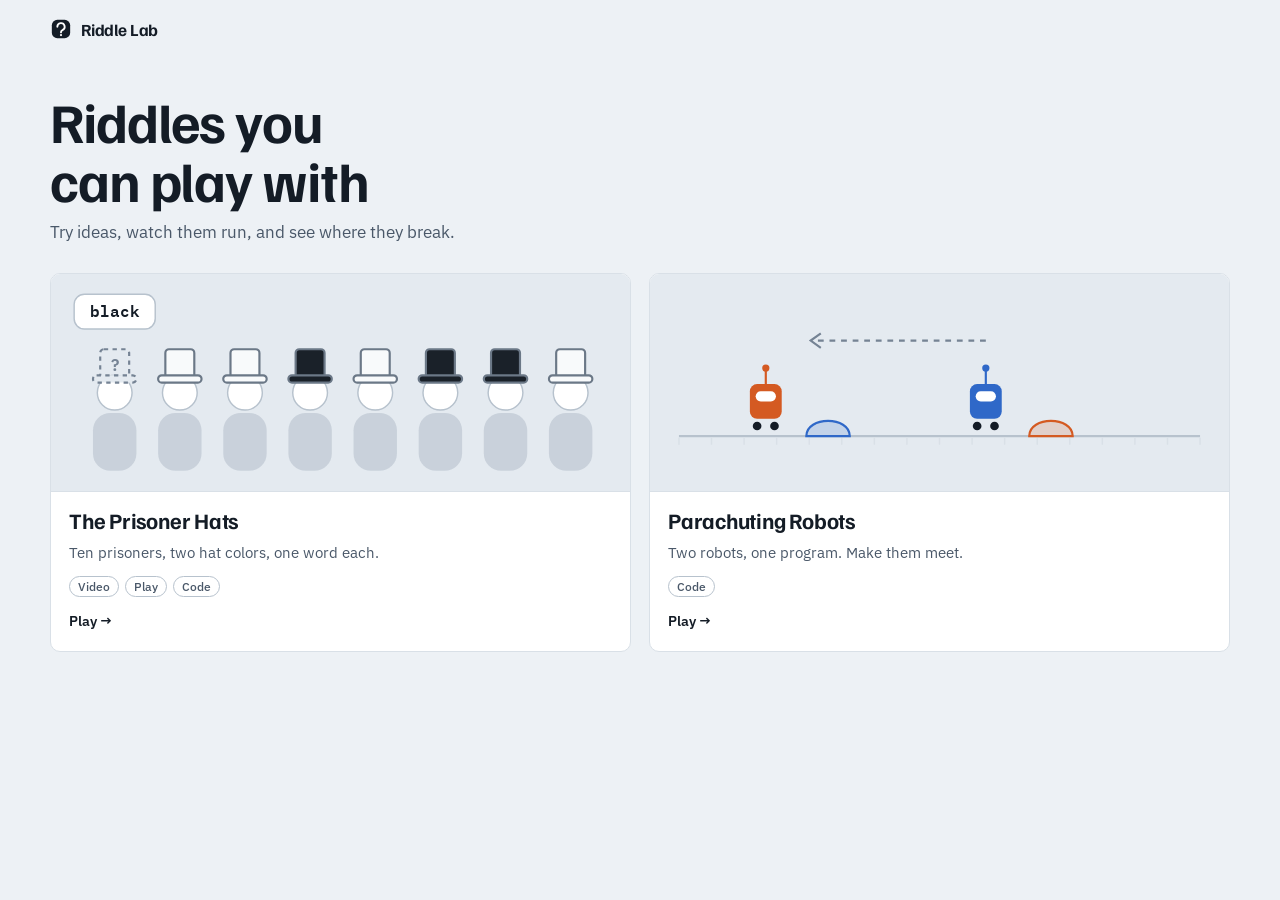
==== index.html @ 713cdd22 "Riddle Lab: playable sandboxes for classic riddles Two puzzles (prisoner hats, parachuting robots) o" ====
<!doctype html>
<html lang="en">
<head>
<meta charset="utf-8">
<meta name="viewport" content="width=device-width, initial-scale=1, viewport-fit=cover">
<title>Riddle Lab</title>
<meta name="description" content="Classic riddles and brain teasers, each with a sandbox for trying strategies until you crack it.">
<link rel="preconnect" href="https://fonts.googleapis.com">
<link rel="preconnect" href="https://fonts.gstatic.com" crossorigin>
<link rel="stylesheet" href="https://fonts.googleapis.com/css2?family=Familjen+Grotesk:wght@500;700&family=IBM+Plex+Sans:wght@400;500;600&family=IBM+Plex+Mono:wght@400;500;600&display=swap">
<link rel="stylesheet" href="shared/shell.css">
<style>
:root { --robot-a: #D45A22; --robot-b: #2F68C8; --hat-black: #1A2129; --hat-white: #F8FAFB; --hat-stroke: #6B7887; --preview: #E4EAF0; }
@media (prefers-color-scheme: dark) {
  :root:not([data-theme="light"]) { --robot-a: #DB6E38; --robot-b: #5B92E5; --hat-black: #06090C; --hat-white: #EEF2F5; --hat-stroke: #8C99A8; --preview: #121A23; }
}
:root[data-theme="dark"] { --robot-a: #DB6E38; --robot-b: #5B92E5; --hat-black: #06090C; --hat-white: #EEF2F5; --hat-stroke: #8C99A8; --preview: #121A23; }

.hero { display: grid; gap: 10px; padding-block: 28px 10px; }
.hero h1 { font-size: clamp(34px, 5.5vw, 56px); max-width: 16ch; }
.hero p { margin: 0; color: var(--ink-2); max-width: 58ch; font-size: 16.5px; }

.grid { display: grid; grid-template-columns: repeat(2, minmax(0, 1fr)); gap: 18px; }
@media (max-width: 760px) { .grid { grid-template-columns: minmax(0, 1fr); } }
.card {
  display: grid; grid-template-rows: auto 1fr; text-decoration: none; color: inherit; background: var(--surface);
  border: 1px solid var(--rule); border-radius: var(--radius); overflow: hidden; transition: border-color .15s, transform .15s;
}
.card:hover { border-color: var(--rule-strong); transform: translateY(-2px); }
.card:focus-visible { outline-offset: 3px; }
.preview { background: var(--preview); border-bottom: 1px solid var(--rule); }
.preview svg { display: block; width: 100%; height: auto; }
.card-body { padding: 16px 18px 18px; display: grid; gap: 8px; align-content: start; }
.card h2 { margin: 0; font: 700 22px/1.15 var(--font-display); letter-spacing: -0.01em; }
.card p { margin: 0; color: var(--ink-2); font-size: 14.5px; }
.tags { display: flex; flex-wrap: wrap; gap: 6px; margin-top: 4px; }
.open { margin-top: 6px; font-weight: 600; font-size: 14px; }
@media (prefers-reduced-motion: reduce) { .card, .card:hover { transition: none; transform: none; } }
</style>
</head>
<body>
<div class="wrap">
  <nav class="site-bar">
    <a class="wordmark" href="index.html"><svg viewBox="0 0 24 24" aria-hidden="true"><rect x="2" y="2" width="20" height="20" rx="6" fill="var(--ink)"/><path d="M8 9.5a4 4 0 1 1 5.6 3.7c-.9.4-1.6 1.1-1.6 2.1v.4" stroke="var(--on-ink)" stroke-width="2" fill="none" stroke-linecap="round"/><circle cx="12" cy="18.6" r="1.2" fill="var(--on-ink)"/></svg>Riddle Lab</a>
  </nav>

  <header class="hero">
    <h1>Riddles you can play with</h1>
    <p>Try ideas, watch them run, and see where they break.</p>
  </header>

  <section class="grid" aria-label="Puzzles">
    <a class="card" href="puzzles/prisoner-hats/index.html">
      <div class="preview">
        <svg viewBox="0 0 400 150" aria-hidden="true">
          <g id="hats"></g>
        </svg>
      </div>
      <div class="card-body">
        <h2>The Prisoner Hats</h2>
        <p>Ten prisoners, two hat colors, one word each.</p>
        <div class="tags"><span class="chip">Video</span><span class="chip">Play</span><span class="chip">Code</span></div>
        <span class="open">Play →</span>
      </div>
    </a>

    <a class="card" href="puzzles/parachuting-robots/index.html">
      <div class="preview">
        <svg viewBox="0 0 400 150" aria-hidden="true">
          <line x1="20" y1="112" x2="380" y2="112" stroke="var(--rule-strong)" stroke-width="1.5"/>
          <g id="ticks"></g>
          <path d="M108 112 c0-14 30-14 30 0z" fill="var(--robot-b)" fill-opacity="0.18" stroke="var(--robot-b)" stroke-width="1.5"/>
          <path d="M262 112 c0-14 30-14 30 0z" fill="var(--robot-a)" fill-opacity="0.18" stroke="var(--robot-a)" stroke-width="1.5"/>
          <g transform="translate(80 0)"><line x1="0" y1="66" x2="0" y2="76" stroke="var(--robot-a)" stroke-width="1.5"/><circle cx="0" cy="65" r="2.5" fill="var(--robot-a)"/><rect x="-11" y="76" width="22" height="24" rx="5" fill="var(--robot-a)"/><rect x="-7" y="81" width="14" height="7" rx="3.5" fill="var(--surface)"/><circle cx="-6" cy="105" r="3" fill="var(--ink)"/><circle cx="6" cy="105" r="3" fill="var(--ink)"/></g>
          <g transform="translate(232 0)"><line x1="0" y1="66" x2="0" y2="76" stroke="var(--robot-b)" stroke-width="1.5"/><circle cx="0" cy="65" r="2.5" fill="var(--robot-b)"/><rect x="-11" y="76" width="22" height="24" rx="5" fill="var(--robot-b)"/><rect x="-7" y="81" width="14" height="7" rx="3.5" fill="var(--surface)"/><circle cx="-6" cy="105" r="3" fill="var(--ink)"/><circle cx="6" cy="105" r="3" fill="var(--ink)"/></g>
          <path d="M232 46 h-120" stroke="var(--muted)" stroke-width="1.5" stroke-dasharray="4 4"/><path d="M118 41 l-7 5 7 5" fill="none" stroke="var(--muted)" stroke-width="1.5"/>
        </svg>
      </div>
      <div class="card-body">
        <h2>Parachuting Robots</h2>
        <p>Two robots, one program. Make them meet.</p>
        <div class="tags"><span class="chip">Code</span></div>
        <span class="open">Play →</span>
      </div>
    </a>
  </section>
</div>
<script>
// small decorative previews, drawn from the same shapes the puzzles use
const hats = ["black", "white", "white", "black", "white", "black", "black", "white"];
let h = "";
hats.forEach((c, i) => {
  const x = 44 + i * 45;
  h += `<rect x="${x - 15}" y="96" width="30" height="40" rx="12" fill="var(--rule-strong)" fill-opacity="0.6"/>`;
  h += `<circle cx="${x}" cy="82" r="12" fill="var(--surface)" stroke="var(--rule-strong)"/>`;
  const hidden = i === 0;
  h += `<rect x="${x - 10}" y="52" width="20" height="20" rx="2.5" fill="${hidden ? "none" : `var(--hat-${c})`}" stroke="${hidden ? "var(--muted)" : "var(--hat-stroke)"}" stroke-width="1.5"${hidden ? ' stroke-dasharray="3 3"' : ""}/>`;
  h += `<rect x="${x - 15}" y="70" width="30" height="5" rx="2.5" fill="${hidden ? "var(--preview)" : `var(--hat-${c})`}" stroke="${hidden ? "var(--muted)" : "var(--hat-stroke)"}" stroke-width="1.5"${hidden ? ' stroke-dasharray="3 3"' : ""}/>`;
  if (hidden) h += `<text x="${x}" y="67" text-anchor="middle" font-size="12" font-weight="600" fill="var(--muted)" font-family="var(--font-body)">?</text>`;
});
h += `<rect x="16" y="14" width="56" height="24" rx="7" fill="var(--surface)" stroke="var(--rule-strong)"/><text x="44" y="30" text-anchor="middle" font-size="11" font-weight="600" fill="var(--ink)" font-family="var(--font-mono)">black</text>`;
document.getElementById("hats").innerHTML = h;
let t = "";
for (let x = 20; x <= 380; x += 22.5) t += `<line x1="${x}" y1="113" x2="${x}" y2="118" stroke="var(--rule)"/>`;
document.getElementById("ticks").innerHTML = t;
</script>
</body>
</html>
---- shared/shell.css ----
/* Riddle Lab shared shell.
   Layout: site bar, then puzzle intro (rules beside the video), the sandbox,
   and a hint ladder at the bottom. Puzzle pages add their own tokens/components. */
:root {
  --bg: #EDF1F5;
  --surface: #FFFFFF;
  --surface-2: #F5F7FA;
  --ink: #141C26;
  --ink-2: #4A5869;
  --muted: #758394;
  --rule: #D9E0E7;
  --rule-strong: #B7C2CD;
  --bars: #5F7084;
  --good: #1E7F47;
  --bad: #C2302A;
  --syn-label: #7A45B5;
  --on-ink: #FFFFFF;
  --focus: #2F68C8;

  --font-display: "Familjen Grotesk", "Helvetica Neue", Arial, sans-serif;
  --font-body: "IBM Plex Sans", -apple-system, "Segoe UI", Roboto, sans-serif;
  --font-mono: "IBM Plex Mono", ui-monospace, "SF Mono", Menlo, Consolas, monospace;
  --radius: 10px;
  color-scheme: light;
}
@media (prefers-color-scheme: dark) {
  :root:not([data-theme="light"]) {
    --bg: #0E1319; --surface: #161D25; --surface-2: #1B232D; --ink: #E5EAF0; --ink-2: #A9B5C2;
    --muted: #7D8A99; --rule: #28323D; --rule-strong: #3A4653; --bars: #8494A6; --good: #4CB97A;
    --bad: #EE6A5F; --syn-label: #B997E8; --on-ink: #0E1319; --focus: #5B92E5; color-scheme: dark;
  }
}
:root[data-theme="dark"] {
  --bg: #0E1319; --surface: #161D25; --surface-2: #1B232D; --ink: #E5EAF0; --ink-2: #A9B5C2;
  --muted: #7D8A99; --rule: #28323D; --rule-strong: #3A4653; --bars: #8494A6; --good: #4CB97A;
  --bad: #EE6A5F; --syn-label: #B997E8; --on-ink: #0E1319; --focus: #5B92E5; color-scheme: dark;
}

*, *::before, *::after { box-sizing: border-box; }
html, body { margin: 0; }
:root { padding-top: env(safe-area-inset-top, 0px); padding-bottom: env(safe-area-inset-bottom, 0px); }
body {
  background: var(--bg); color: var(--ink); font: 15px/1.55 var(--font-body);
  padding-left: max(16px, env(safe-area-inset-left, 0px));
  padding-right: max(16px, env(safe-area-inset-right, 0px));
  padding-block: 18px 56px;
  -webkit-font-smoothing: antialiased;
}
[hidden] { display: none !important; }
.wrap { max-width: 1180px; margin: 0 auto; display: grid; gap: 18px; }
a { color: inherit; }
code, .mono { font-family: var(--font-mono); font-size: 0.92em; }
:focus-visible { outline: 2px solid var(--focus); outline-offset: 2px; }

/* Site bar */
.site-bar { display: flex; align-items: center; justify-content: space-between; gap: 12px; padding-bottom: 6px; }
.wordmark { display: inline-flex; align-items: center; gap: 9px; font: 700 17px/1 var(--font-display); letter-spacing: -0.01em; text-decoration: none; color: var(--ink); }
.wordmark svg { width: 22px; height: 22px; }
.back { font-size: 14px; color: var(--ink-2); text-decoration: none; }
.back:hover { color: var(--ink); text-decoration: underline; }

/* Puzzle intro */
.intro { display: grid; grid-template-columns: minmax(0, 1fr) minmax(0, 1fr); gap: 28px; align-items: start; }
.intro.no-video { grid-template-columns: minmax(0, 1fr); }
@media (max-width: 880px) { .intro { grid-template-columns: minmax(0, 1fr); } }
.intro-text { display: grid; gap: 12px; min-width: 0; }
.eyebrow { font: 600 11px/1 var(--font-body); text-transform: uppercase; letter-spacing: 0.1em; color: var(--muted); }
h1 { font: 700 clamp(28px, 4vw, 40px)/1.05 var(--font-display); letter-spacing: -0.02em; margin: 0; text-wrap: balance; }
.intro-text p { margin: 0; color: var(--ink-2); max-width: 62ch; }
.rules { margin: 0; padding-left: 20px; color: var(--ink-2); display: grid; gap: 4px; max-width: 62ch; }
.rules strong { color: var(--ink); font-weight: 600; }
.goal { color: var(--ink) !important; font-weight: 500; }
.credit { font-size: 13px; color: var(--muted) !important; }

.video { display: grid; gap: 8px; min-width: 0; }
.video-frame {
  position: relative; aspect-ratio: 16 / 9; width: 100%; max-width: 100%; border-radius: var(--radius);
  overflow: hidden; background: var(--ink); border: 1px solid var(--rule);
}
.video-frame iframe { position: absolute; inset: 0; width: 100%; height: 100%; border: 0; }
.video-poster { position: absolute; inset: 0; width: 100%; height: 100%; padding: 0; border: 0; cursor: pointer; background: #000; }
.video-poster img { width: 100%; height: 100%; object-fit: cover; opacity: 0.82; display: block; }
.video-poster .play {
  position: absolute; left: 50%; top: 50%; transform: translate(-50%, -50%); width: 68px; height: 48px;
  border-radius: 12px; background: rgba(0, 0, 0, 0.72); display: grid; place-items: center;
}
.video-poster:hover .play, .video-poster:focus-visible .play { background: #C4302B; }
.video-poster .play svg { width: 22px; height: 22px; fill: #FFFFFF; }
.video-note { font-size: 13px; color: var(--muted); margin: 0; }

/* Panels */
.panel { background: var(--surface); border: 1px solid var(--rule); border-radius: var(--radius); min-width: 0; }
.panel-head { display: flex; align-items: center; justify-content: space-between; gap: 10px; flex-wrap: wrap; padding: 12px 14px; border-bottom: 1px solid var(--rule); }
.panel-body { padding: 14px; display: grid; gap: 14px; }
.label { font: 600 11px/1 var(--font-body); text-transform: uppercase; letter-spacing: 0.09em; color: var(--muted); }
.hint { font-size: 12.5px; color: var(--muted); margin: 0; }
.section-title { font: 700 20px/1.2 var(--font-display); margin: 6px 0 0; letter-spacing: -0.01em; }

/* Controls */
select, input, button, textarea { font: inherit; color: inherit; }
select, input[type="number"] { background: var(--surface); border: 1px solid var(--rule-strong); border-radius: 7px; padding: 6px 8px; font-size: 14px; }
select { padding-right: 26px; max-width: 100%; }
.btn {
  display: inline-flex; align-items: center; justify-content: center; gap: 7px; min-height: 36px; padding: 0 14px;
  border-radius: 8px; border: 1px solid var(--rule-strong); background: var(--surface); color: var(--ink);
  font-weight: 500; font-size: 14px; cursor: pointer; white-space: nowrap;
}
.btn:hover { background: var(--surface-2); }
.btn.primary { background: var(--ink); border-color: var(--ink); color: var(--on-ink); }
.btn.primary:hover { background: color-mix(in srgb, var(--ink) 86%, var(--surface)); }
.btn:disabled { opacity: 0.45; cursor: not-allowed; }
.btn svg { width: 14px; height: 14px; fill: currentColor; }
kbd { font: 500 11px var(--font-mono); color: var(--muted); border: 1px solid var(--rule); border-bottom-width: 2px; border-radius: 4px; padding: 1px 4px; }
.row { display: flex; flex-wrap: wrap; align-items: center; gap: 8px; }
.field { display: grid; gap: 6px; }
.field-line { display: flex; align-items: center; justify-content: space-between; gap: 10px; }
.field-line output { font: 500 13px var(--font-mono); font-variant-numeric: tabular-nums; color: var(--ink-2); }
input[type="range"] { width: 100%; accent-color: var(--ink); }
.chip { font: 500 11.5px var(--font-body); color: var(--ink-2); border: 1px solid var(--rule-strong); border-radius: 999px; padding: 2px 8px; white-space: nowrap; }

.segmented { display: inline-flex; border: 1px solid var(--rule-strong); border-radius: 9px; padding: 3px; gap: 3px; background: var(--surface-2); }
.segmented button { border: 0; background: transparent; padding: 6px 12px; border-radius: 6px; font-size: 14px; font-weight: 500; color: var(--ink-2); cursor: pointer; }
.segmented button[aria-selected="true"] { background: var(--surface); color: var(--ink); box-shadow: 0 0 0 1px var(--rule-strong); }

/* Status pill */
.status { display: inline-flex; align-items: center; gap: 7px; font: 600 12px/1 var(--font-body); letter-spacing: 0.02em; padding: 6px 10px; border-radius: 999px; border: 1px solid var(--rule); background: var(--surface); color: var(--ink-2); }
.status .dot { width: 7px; height: 7px; border-radius: 50%; background: var(--muted); }
.status[data-state="running"] .dot { background: var(--focus); animation: pulse 1s ease-in-out infinite; }
.status[data-state="met"], .status[data-state="good"] { color: var(--good); border-color: color-mix(in srgb, var(--good) 45%, var(--rule)); }
.status[data-state="met"] .dot, .status[data-state="good"] .dot, .status[data-state="fail"] .dot { display: none; }
.status[data-state="fail"], .status[data-state="error"] { color: var(--bad); border-color: color-mix(in srgb, var(--bad) 45%, var(--rule)); }
.status[data-state="error"] .dot { background: var(--bad); }
@keyframes pulse { 50% { opacity: 0.35; } }

/* Charts */
.chart { position: relative; }
.chart svg { display: block; width: 100%; height: 150px; overflow: visible; }
.chart text { font: 11px var(--font-mono); fill: var(--muted); }
.tip { position: absolute; pointer-events: none; background: var(--ink); color: var(--on-ink); font-size: 12.5px; padding: 6px 9px; border-radius: 6px; white-space: nowrap; transform: translate(-50%, -100%); z-index: 3; }
.summary { margin: 0; font-size: 14px; display: flex; flex-wrap: wrap; gap: 4px 8px; align-items: baseline; }
.summary.good { color: var(--good); }
.summary.bad { color: var(--bad); }
.summary span:last-child { color: var(--ink-2); }

/* Hint ladder */
.ladder { list-style: none; margin: 0; padding: 0; display: grid; }
.rung { border-top: 1px solid var(--rule); padding: 12px 14px; display: grid; gap: 10px; }
.rung:first-child { border-top: 0; }
.rung-btn {
  justify-self: start; display: inline-flex; align-items: center; gap: 10px; border: 0; background: none; padding: 0;
  font-weight: 600; font-size: 14.5px; color: var(--ink); cursor: pointer; text-align: left;
}
.rung-btn .n { width: 24px; height: 24px; border-radius: 50%; display: grid; place-items: center; font: 600 12px var(--font-mono); border: 1px solid var(--rule-strong); color: var(--ink-2); }
.rung-btn:disabled { color: var(--muted); cursor: not-allowed; }
.rung.open .rung-btn .n { background: var(--ink); color: var(--on-ink); border-color: var(--ink); }
.rung-body { color: var(--ink-2); max-width: 70ch; display: grid; gap: 10px; padding-left: 34px; }
.rung-body p { margin: 0; }
.rung-body pre { margin: 0; padding: 12px 14px; background: var(--surface-2); border: 1px solid var(--rule); border-radius: 8px; overflow-x: auto; font: 13px/1.6 var(--font-mono); color: var(--ink); }
.rung.solution .rung-btn { color: var(--bad); }
.rung.solution .rung-btn:disabled { color: var(--muted); }

@media (prefers-reduced-motion: reduce) { .status[data-state="running"] .dot { animation: none; } }

/* Callout under a stage: why a replayed case failed */
.callout { display: flex; flex-wrap: wrap; align-items: center; justify-content: space-between; gap: 8px 14px; padding: 10px 14px; border-top: 1px solid var(--rule); font-size: 14px; background: color-mix(in srgb, var(--bad) 6%, var(--surface)); }
.callout b { color: var(--bad); font-weight: 600; }
.callout span { color: var(--ink-2); }
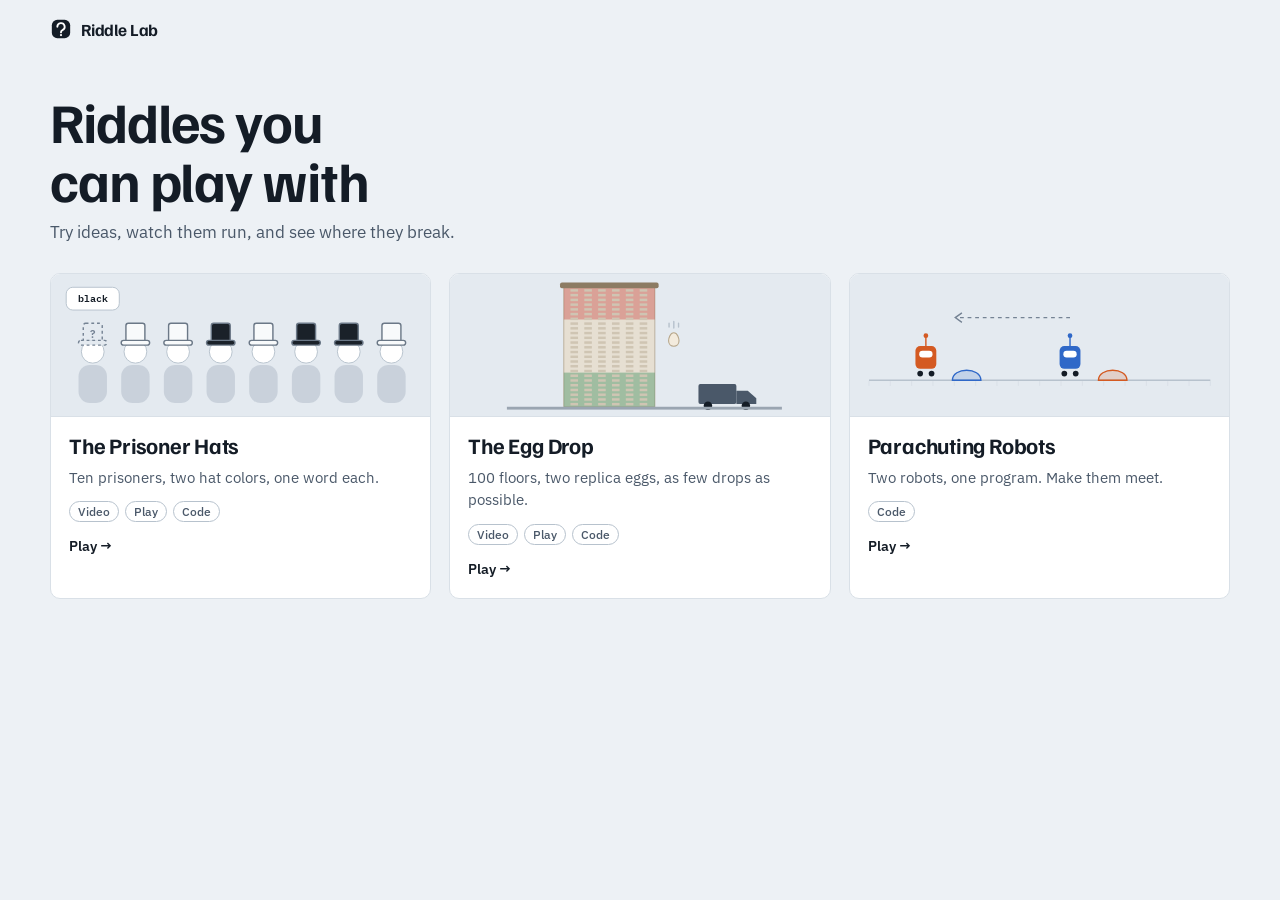
==== commit e88174b1: "Add The Egg Drop puzzle; share the Python/Java strategy lab The Egg Drop follows the TED-Ed riddle: " ====
--- a/index.html
+++ b/index.html
@@ -20,8 +20,9 @@
 .hero h1 { font-size: clamp(34px, 5.5vw, 56px); max-width: 16ch; }
 .hero p { margin: 0; color: var(--ink-2); max-width: 58ch; font-size: 16.5px; }
 
-.grid { display: grid; grid-template-columns: repeat(2, minmax(0, 1fr)); gap: 18px; }
-@media (max-width: 760px) { .grid { grid-template-columns: minmax(0, 1fr); } }
+.grid { display: grid; grid-template-columns: repeat(3, minmax(0, 1fr)); gap: 18px; }
+@media (max-width: 980px) { .grid { grid-template-columns: repeat(2, minmax(0, 1fr)); } }
+@media (max-width: 640px) { .grid { grid-template-columns: minmax(0, 1fr); } }
 .card {
   display: grid; grid-template-rows: auto 1fr; text-decoration: none; color: inherit; background: var(--surface);
   border: 1px solid var(--rule); border-radius: var(--radius); overflow: hidden; transition: border-color .15s, transform .15s;
@@ -59,6 +60,18 @@
       <div class="card-body">
         <h2>The Prisoner Hats</h2>
         <p>Ten prisoners, two hat colors, one word each.</p>
+        <div class="tags"><span class="chip">Video</span><span class="chip">Play</span><span class="chip">Code</span></div>
+        <span class="open">Play →</span>
+      </div>
+    </a>
+
+    <a class="card" href="puzzles/egg-drop/index.html">
+      <div class="preview">
+        <svg viewBox="0 0 400 150" aria-hidden="true"><g id="eggdrop"></g></svg>
+      </div>
+      <div class="card-body">
+        <h2>The Egg Drop</h2>
+        <p>100 floors, two replica eggs, as few drops as possible.</p>
         <div class="tags"><span class="chip">Video</span><span class="chip">Play</span><span class="chip">Code</span></div>
         <span class="open">Play →</span>
       </div>
@@ -103,6 +116,15 @@
 let t = "";
 for (let x = 20; x <= 380; x += 22.5) t += `<line x1="${x}" y1="113" x2="${x}" y2="118" stroke="var(--rule)"/>`;
 document.getElementById("ticks").innerHTML = t;
+let eg = `<rect x="120" y="14" width="96" height="126" fill="#E6DFD2" stroke="#B9AE9B"/>`;
+eg += `<rect x="120" y="14" width="96" height="34" fill="#C2302A" opacity="0.35"/><rect x="120" y="104" width="96" height="36" fill="#1E7F47" opacity="0.35"/>`;
+for (let r = 0; r < 25; r++) for (let c = 0; c < 6; c++) eg += `<rect x="${127 + c * 14.6}" y="${16 + r * 5}" width="8" height="2.6" fill="#CFC5B3"/>`;
+eg += `<rect x="116" y="9" width="104" height="6" rx="2" fill="#8C7B63"/>`;
+eg += `<path d="M236,62 c4,0 5.5,6 5.5,8.5 c0,3.6 -2.6,5.7 -5.5,5.7 c-2.9,0 -5.5,-2.1 -5.5,-5.7 c0,-2.5 1.5,-8.5 5.5,-8.5z" fill="#F3EBDD" stroke="#B8A88C" stroke-width="1.2"/>`;
+eg += `<path d="M236,50 v7 M231,52 v4 M241,52 v4" stroke="var(--rule-strong)" stroke-width="1.5" stroke-linecap="round"/>`;
+eg += `<g transform="translate(262 116)"><rect width="40" height="21" rx="2" fill="#4A5869"/><path d="M40,7 h12 l9,8 v6 h-21z" fill="#4A5869"/><circle cx="10" cy="23" r="4.5" fill="#141C26"/><circle cx="50" cy="23" r="4.5" fill="#141C26"/></g>`;
+eg += `<rect x="60" y="140" width="290" height="3" fill="#9AA5B1"/>`;
+document.getElementById("eggdrop").innerHTML = eg;
 </script>
 </body>
 </html>
--- a/shared/shell.css
+++ b/shared/shell.css
@@ -165,3 +165,31 @@
 .callout { display: flex; flex-wrap: wrap; align-items: center; justify-content: space-between; gap: 8px 14px; padding: 10px 14px; border-top: 1px solid var(--rule); font-size: 14px; background: color-mix(in srgb, var(--bad) 6%, var(--surface)); }
 .callout b { color: var(--bad); font-weight: 600; }
 .callout span { color: var(--ink-2); }
+
+/* Code editor (CodeMirror) in Riddle Lab colors */
+:root { --syn-keyword: #7A45B5; --syn-def: #2F68C8; --syn-string: #1E7F47; --syn-number: #B5541C; --syn-builtin: #0E7383; --syn-type: #A2366F; }
+@media (prefers-color-scheme: dark) {
+  :root:not([data-theme="light"]) { --syn-keyword: #B997E8; --syn-def: #6FA2EE; --syn-string: #5CC48A; --syn-number: #E8935F; --syn-builtin: #4FC3D2; --syn-type: #E486C0; }
+}
+:root[data-theme="dark"] { --syn-keyword: #B997E8; --syn-def: #6FA2EE; --syn-string: #5CC48A; --syn-number: #E8935F; --syn-builtin: #4FC3D2; --syn-type: #E486C0; }
+.cm-s-riddle.CodeMirror {
+  height: 340px; border: 1px solid var(--rule-strong); border-radius: 8px; overflow: hidden;
+  background: var(--surface-2); color: var(--ink); font: 13.5px/1.6 var(--font-mono);
+}
+.cm-s-riddle.CodeMirror-focused { border-color: var(--focus); box-shadow: 0 0 0 1px var(--focus); }
+.cm-s-riddle .CodeMirror-gutters { background: var(--surface-2); border-right: 1px solid var(--rule); }
+.cm-s-riddle .CodeMirror-linenumber { color: var(--muted); padding: 0 10px 0 8px; }
+.cm-s-riddle .CodeMirror-cursor { border-left: 2px solid var(--ink); }
+.cm-s-riddle .CodeMirror-selected, .cm-s-riddle.CodeMirror-focused .CodeMirror-selected { background: color-mix(in srgb, var(--focus) 24%, transparent); }
+.cm-s-riddle .CodeMirror-lines { padding: 10px 0; }
+.cm-s-riddle .cm-keyword { color: var(--syn-keyword); font-weight: 600; }
+.cm-s-riddle .cm-def { color: var(--syn-def); font-weight: 500; }
+.cm-s-riddle .cm-string, .cm-s-riddle .cm-string-2 { color: var(--syn-string); }
+.cm-s-riddle .cm-number, .cm-s-riddle .cm-atom { color: var(--syn-number); }
+.cm-s-riddle .cm-comment { color: var(--muted); font-style: italic; }
+.cm-s-riddle .cm-builtin, .cm-s-riddle .cm-meta { color: var(--syn-builtin); }
+.cm-s-riddle .cm-type, .cm-s-riddle .cm-variable-3 { color: var(--syn-type); }
+.cm-s-riddle .cm-operator, .cm-s-riddle .cm-bracket { color: var(--ink-2); }
+.cm-s-riddle .cm-variable, .cm-s-riddle .cm-variable-2, .cm-s-riddle .cm-property { color: var(--ink); }
+.cm-s-riddle .CodeMirror-matchingbracket { color: var(--ink) !important; background: color-mix(in srgb, var(--focus) 20%, transparent); text-decoration: none; }
+.cm-s-riddle .cm-error-line { background: color-mix(in srgb, var(--bad) 15%, transparent); }
